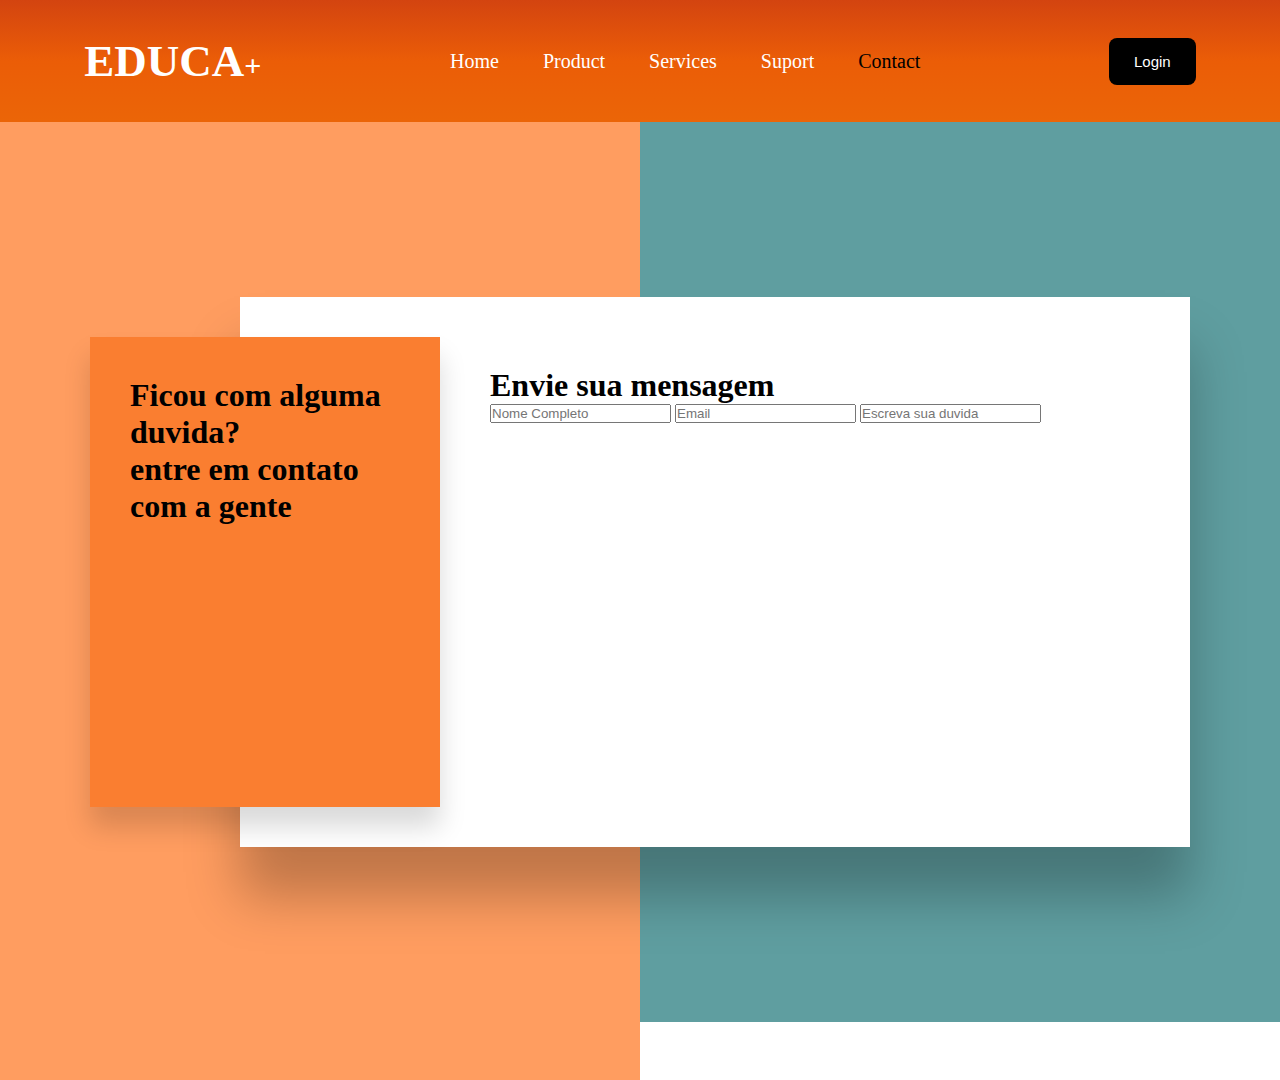
==== src/paginas/contatos.html @ c6f3ac8c "a" ====
<!DOCTYPE html>
<html lang="en">
<head>
    <meta charset="UTF-8">
    <meta name="viewport" content="width=device-width, initial-scale=1.0">
    <title>Contatos Educa+</title>
    <link rel="shortcut icon" href="../imagens/favicon/favicon.ico" type="image/x-icon">
    <link rel="stylesheet" href="../estilo/contatos.css">
</head>
<body>
    <header class="baner">
        <nav class="navbar">
          <a href="../../index.html" class="link-educa">
              <h1 class="logo"><span class="logo-letra">EDUCA</span>+</h1>
          </a>
            <ul>
              <li><a href="home.html">Home</a></li>
              <li><a href="produtos.html">Product</a></li>
              <li><a href="servicos.html">Services</a></li>
              <li><a href="suporte.html">Suport</a></li>
              <li><a href="contatos.html" id="marcado-contato">Contact</a></li>
            </ul>
          <a href="login.html">
              <button type="button" class="nav-button">
                  Login
              </button>
          </a>
        </nav>
      </header>
    <section>
        <div class="container">  
        <div class="pt1">
            <h1>
                Ficou com alguma duvida? <br>
                entre em contato com a gente
            </h1>
        </div>      
        <div class="pt2">
            <h1>
                Envie sua mensagem
            </h1>
            <div class="area-mensagem">
                <form action="" method="post">
                    <input type="text" placeholder="Nome Completo">
                    <input type="text" placeholder="Email">
                    <input type="text" placeholder="Escreva sua duvida">
                </form>
            </div>
        </div>
    </div>
    </section>
</body>
</html>
</html>
---- src/estilo/contatos.css ----
@import url('https://fonts.googleapis.com/css2?family=Berkshire+Swash&display=swap');

:root{

    --cor01:#d34410;
    --cor02:black;
    --cor03:#EB6507;
    --cor04:#EB5D07;
    --cor05:#cc5d0d;

    --fonte-depoimentos:font-family: 'Playfair Display', serif;
    font-family: 'Vollkorn', serif;
}


.logo{
    font-size: 30px;
    color: white;
}

.logo-letra{
    font-size: 45px;
}

.navbar{
    background-image: linear-gradient(to top, var(--cor03), var(--cor04), var(--cor01));
    width: 100%;
    margin: auto;
    padding: 35px 0;
    display: flex;
    align-items: center;
    justify-content: space-around;
    z-index: 10;
    position: relative;
}

.navbar ul li{
    display: inline-block;
    margin: 0 20px;
}

.navbar ul li a{
    text-decoration: none;
    list-style: none;
    color: white;
    font-size: 20px;
    transition: 0.5s;
}

.navbar ul li a:hover{
    color: var(--cor02);
}

 .nav-button{
    color: white;
    font-size: 15px;
    padding: 15px 25px;
    background-color: black;
    border: none;
    border-radius: 8px;
    cursor: pointer;
    transition: all 0.4s ease-in-out 0s;
}

.nav-button:hover{
    color: black;
    background-color: white;
} 

a.link-educa{
    text-decoration: none;
}

#marcado-contato{
    color: var(--cor02);
}









*{
    margin: 0;
    padding: 0;
    box-sizing: border-box;
}

section{
    display: flex;
    justify-content: center;
    align-items: center;
    min-height: 100vh;
    background: cadetblue;
}

section::before
{
    position: absolute;
    content: '';
    top: 0;
    left: 0;
    width: 50%;
    height: 120vh;
    background: #ff9d60;
}

.container{
    position: relative;
    min-width: 1100px;
    min-height: 550px;
    display: flex;
    z-index: 1000;
}

.container .pt1{
    position: absolute;
    top: 40px;
    width: 350px;
    height: calc(100% - 80px);
    background-color: #fa7e30;
    z-index: 1;
    padding: 40px;
    display: flex;
    justify-content: center;
    flex-direction: column;
    justify-content: space-between;
    box-shadow: 0 20px 25px rgba(0,0,0,0.15);
}

.container .pt2{
    position: absolute;
    padding: 70px 50px;
    padding-left: 250px;
    margin-left: 150px;
    width: calc(100% - 150px);
    height: 100%;
    background: white;
    box-shadow: 0 50px 50px rgba(0,0,0,0.25);
}
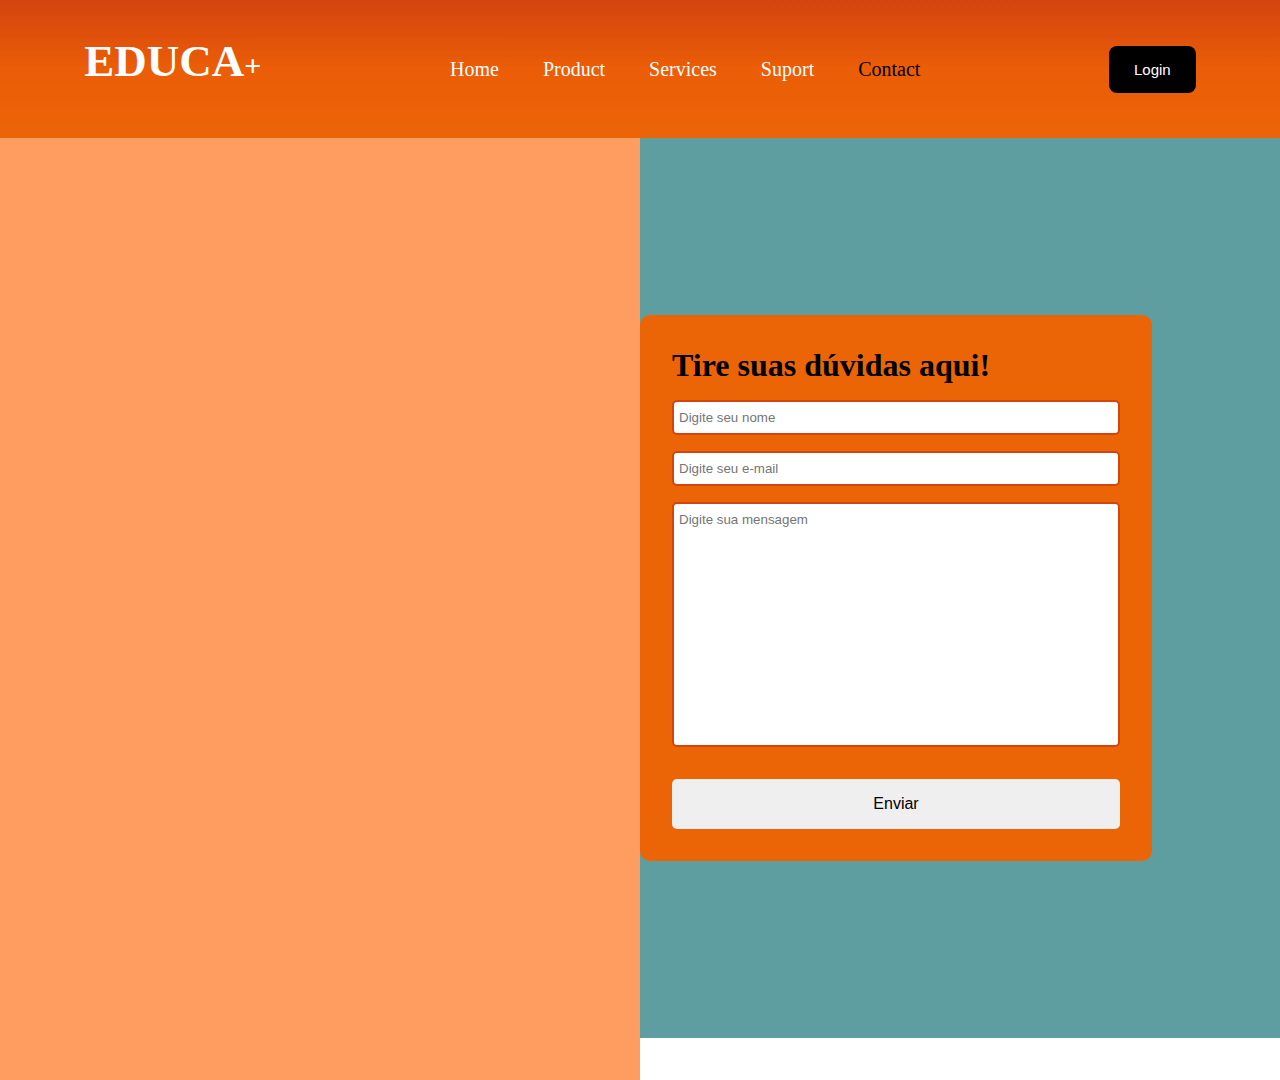
==== commit 54b15db7: "." ====
--- a/src/paginas/contatos.html
+++ b/src/paginas/contatos.html
@@ -28,27 +28,35 @@
         </nav>
       </header>
     <section>
-        <div class="container">  
-        <div class="pt1">
-            <h1>
-                Ficou com alguma duvida? <br>
-                entre em contato com a gente
-            </h1>
-        </div>      
-        <div class="pt2">
-            <h1>
-                Envie sua mensagem
-            </h1>
-            <div class="area-mensagem">
-                <form action="" method="post">
-                    <input type="text" placeholder="Nome Completo">
-                    <input type="text" placeholder="Email">
-                    <input type="text" placeholder="Escreva sua duvida">
-                </form>
+        <div class="left-content" align="left">
+
+            <div class="text">
+                <h1>Localização</h1>
+            <br>
+                <p>Av. 5, 445 - Centro, Rio Claro - SP, 13500-380</p>
+            <br>
+                <h1>Siga-nos</h1>
+                <img src="sns w.png" class="img">
+            <br>
+                <p>© Política de privacidade</p>
             </div>
         </div>
-    </div>
-    </section>
+        <div class="right-content" align="right">
+            <h1>Tire suas dúvidas aqui!</h1>
+            <form>
+                <div>
+                    <input type="text" placeholder="Digite seu nome" class="input">
+                    <span class="span-required"></span>
+                </div>
+                <div>
+                    <input type="text" placeholder="Digite seu e-mail" class="input">
+                    <span class="span-required">Digite um e-mail válido</span>
+                </div>
+                    <textarea class="input" name="descricao" id="descricao" cols="40" rows="15" style="resize: none;" placeholder="Digite sua mensagem"></textarea>
+                <button type="submit">Enviar</button>
+            </form>   
+        </div>
+        </section>
 </body>
 </html>
 </html>--- a/src/estilo/contatos.css
+++ b/src/estilo/contatos.css
@@ -108,36 +108,88 @@
     background: #ff9d60;
 }
 
-.container{
-    position: relative;
-    min-width: 1100px;
-    min-height: 550px;
-    display: flex;
-    z-index: 1000;
+.all-content{
+    width: 100%;
+    height: 100%;
 }
 
-.container .pt1{
-    position: absolute;
-    top: 40px;
-    width: 350px;
-    height: calc(100% - 80px);
-    background-color: #fa7e30;
-    z-index: 1;
-    padding: 40px;
-    display: flex;
-    justify-content: center;
-    flex-direction: column;
-    justify-content: space-between;
-    box-shadow: 0 20px 25px rgba(0,0,0,0.15);
+.left-content{
+    width: 40%;
+    margin-left: 10%;
+    margin-bottom: 3%;
 }
 
-.container .pt2{
-    position: absolute;
-    padding: 70px 50px;
-    padding-left: 250px;
-    margin-left: 150px;
-    width: calc(100% - 150px);
-    height: 100%;
-    background: white;
-    box-shadow: 0 50px 50px rgba(0,0,0,0.25);
-}+
+.right-content{
+    width: 40%;
+    margin-right: 10%;
+    background-color: var(--cor03);
+    padding: 2rem;
+    border-radius: 10px;
+    min-width: 30%;
+    overflow: auto;
+}
+
+h1{
+    margin-bottom: 1rem;
+    text-align: left;
+}
+
+p{
+    text-align: left;
+}
+
+.text{
+    color: white;
+}
+
+.img{
+
+    display: block;
+    margin-right: auto;
+    width: 20%;
+
+}
+
+.right-content form{
+    display: flex;
+    flex-direction: column;
+    gap: 1rem;
+}
+
+.span-required{
+    display: none;
+}
+
+.input{
+    padding: 8px 5px;
+    outline: none;
+    border-radius: 5px;
+    border: 2px solid var(--cor01);
+    width: 100%;
+    box-sizing: border-box;
+    transition: .3s;
+}
+
+textarea{
+    font-family: Arial, Helvetica, sans-serif;
+}
+
+.input:focus{
+    border-color: var(--cor02);
+}
+
+button[type="submit"]{
+    padding: 1rem;
+    font-size: 1rem;
+    outline: none;
+    border: none;
+    border-radius: 5px;
+    margin-top: 1rem;
+    cursor: pointer;
+    transition: .3s;
+}
+
+button[type="submit"]:hover{
+    background-color: var(--cor01);
+}
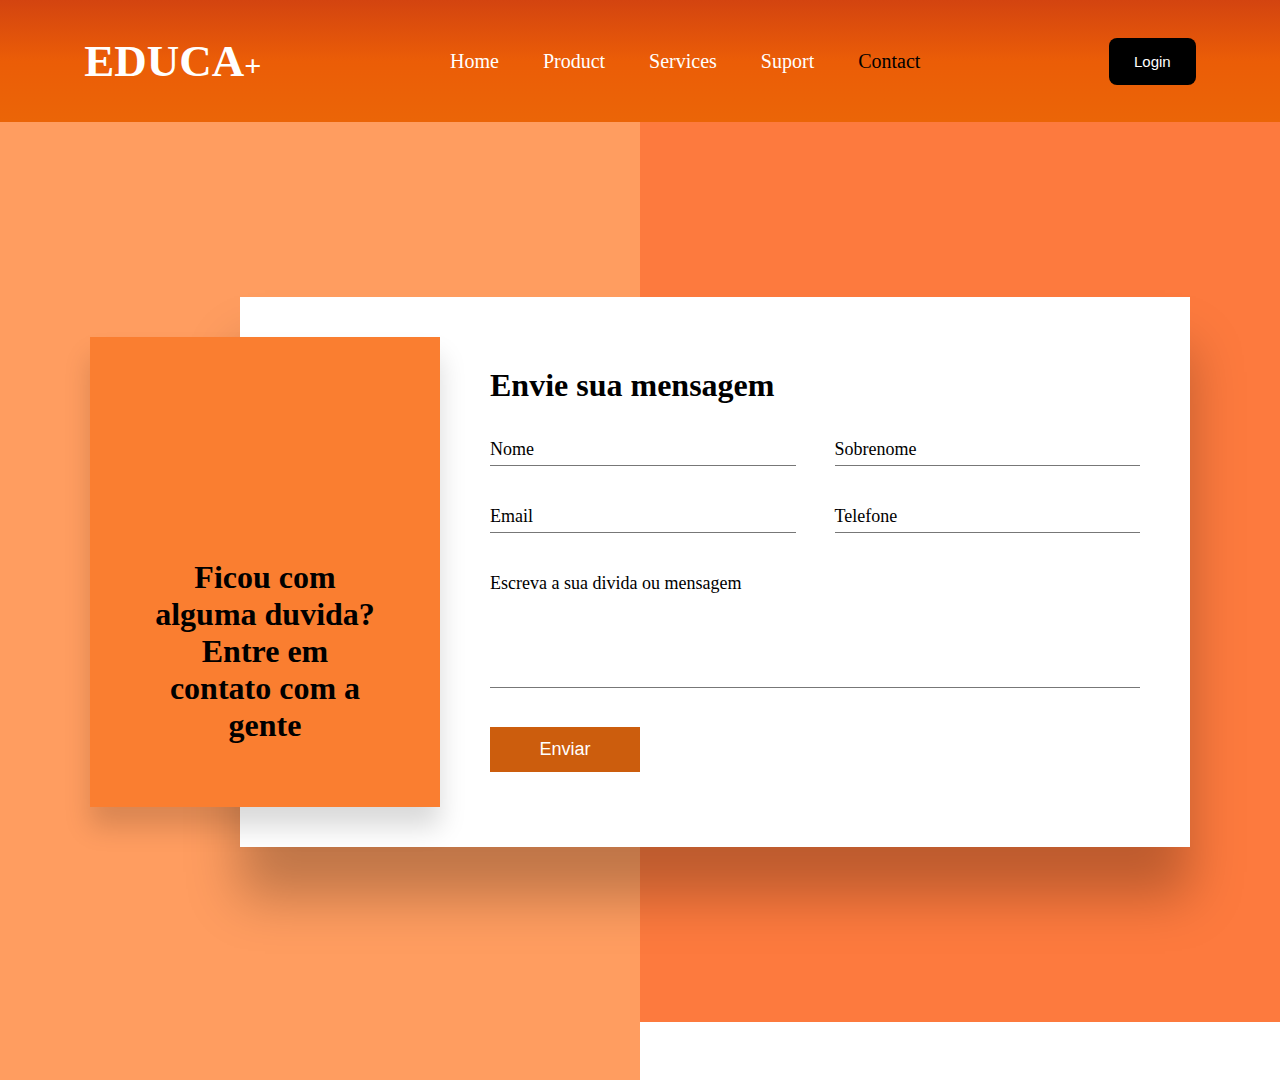
==== commit 87ef249e: "a" ====
--- a/src/paginas/contatos.html
+++ b/src/paginas/contatos.html
@@ -1,62 +1,75 @@
 <!DOCTYPE html>
-<html lang="en">
+<html lang = "en">
 <head>
-    <meta charset="UTF-8">
-    <meta name="viewport" content="width=device-width, initial-scale=1.0">
+    <meta charset = "UTF-8">
+    <meta name    = "viewport" content = "width=device-width, initial-scale=1.0">
     <title>Contatos Educa+</title>
-    <link rel="shortcut icon" href="../imagens/favicon/favicon.ico" type="image/x-icon">
-    <link rel="stylesheet" href="../estilo/contatos.css">
+    <link rel = "shortcut icon" href = "../imagens/favicon/favicon.ico" type = "image/x-icon">
+    <link rel = "stylesheet" href    = "../estilo/contatos.css">
 </head>
 <body>
-    <header class="baner">
-        <nav class="navbar">
-          <a href="../../index.html" class="link-educa">
-              <h1 class="logo"><span class="logo-letra">EDUCA</span>+</h1>
+    <header class = "baner">
+    <nav    class = "navbar">
+    <a      href  = "../../index.html" class = "link-educa">
+    <h1     class = "logo"><span class       = "logo-letra">EDUCA</span>+</h1>
           </a>
             <ul>
-              <li><a href="home.html">Home</a></li>
-              <li><a href="produtos.html">Product</a></li>
-              <li><a href="servicos.html">Services</a></li>
-              <li><a href="suporte.html">Suport</a></li>
-              <li><a href="contatos.html" id="marcado-contato">Contact</a></li>
+              <li><a href = "home.html">Home</a></li>
+              <li><a href = "produtos.html">Product</a></li>
+              <li><a href = "servicos.html">Services</a></li>
+              <li><a href = "suporte.html">Suport</a></li>
+              <li><a href = "contatos.html" id = "marcado-contato">Contact</a></li>
             </ul>
-          <a href="login.html">
-              <button type="button" class="nav-button">
+          <a      href = "login.html">
+          <button type = "button" class = "nav-button">
                   Login
               </button>
           </a>
         </nav>
       </header>
     <section>
-        <div class="left-content" align="left">
-
-            <div class="text">
-                <h1>Localização</h1>
-            <br>
-                <p>Av. 5, 445 - Centro, Rio Claro - SP, 13500-380</p>
-            <br>
-                <h1>Siga-nos</h1>
-                <img src="sns w.png" class="img">
-            <br>
-                <p>© Política de privacidade</p>
+        <div class = "container">
+        <div class = "pt1">
+        <h1  class = "textpt1">
+                Ficou com alguma duvida? <br>
+                Entre em contato com a gente
+            </h1>
+        </div>      
+        <div class = "pt2">
+            <h1>
+                Envie sua mensagem
+            </h1>
+            <form action = "" method = "post">
+            <div  class  = "area-mensagem">
+                
+                    <div   class = "area-input v2">
+                    <input type  = "text" required>
+                        <span>Nome</span>
+                    </div>
+                    <div   class = "area-input v2">
+                    <input type  = "text" required>
+                        <span>Sobrenome</span>
+                    </div>
+                    <div   class = "area-input v2">
+                    <input type  = "email" required>
+                        <span>Email</span>
+                    </div>
+                    <div   class = "area-input v2">
+                    <input type  = "text" required>
+                        <span>Telefone</span>
+                    </div>
+                    <div class = "area-input v3">
+                        <textarea required></textarea> <!--text area server como o input só que para uma area de testo maior-->
+                        <span>Escreva a sua divida ou mensagem</span>
+                    </div>
+                    <div   class = "area-input v3">
+                    <input type  = "submit" value = "Enviar">
+                    </div>
             </div>
+        </form>
         </div>
-        <div class="right-content" align="right">
-            <h1>Tire suas dúvidas aqui!</h1>
-            <form>
-                <div>
-                    <input type="text" placeholder="Digite seu nome" class="input">
-                    <span class="span-required"></span>
-                </div>
-                <div>
-                    <input type="text" placeholder="Digite seu e-mail" class="input">
-                    <span class="span-required">Digite um e-mail válido</span>
-                </div>
-                    <textarea class="input" name="descricao" id="descricao" cols="40" rows="15" style="resize: none;" placeholder="Digite sua mensagem"></textarea>
-                <button type="submit">Enviar</button>
-            </form>   
-        </div>
-        </section>
+    </div>
+    </section>
 </body>
 </html>
 </html>--- a/src/estilo/contatos.css
+++ b/src/estilo/contatos.css
@@ -94,7 +94,7 @@
     justify-content: center;
     align-items: center;
     min-height: 100vh;
-    background: cadetblue;
+    background: rgb(253, 122, 62);
 }
 
 section::before
@@ -108,88 +108,117 @@
     background: #ff9d60;
 }
 
-.all-content{
+.container{
+    position: relative;
+    min-width: 1100px;
+    min-height: 550px;
+    display: flex;
+    z-index: 1000;
+}
+
+.container .pt1{
+    position: absolute;
+    top: 40px;
+    width: 350px;
+    height: calc(100% - 80px);
+    background-color: #fa7e30;
+    z-index: 1;
+    padding: 40px;
+    display: flex;
+    justify-content: center;
+    flex-direction: column;
+    justify-content: space-between;
+    box-shadow: 0 20px 25px rgba(0,0,0,0.15);
+}
+
+.container .pt2{
+    position: absolute;
+    padding: 70px 50px;
+    padding-left: 250px;
+    margin-left: 150px;
+    width: calc(100% - 150px);
+    height: 100%;
+    background: white;
+    box-shadow: 0 50px 50px rgba(0,0,0,0.25);
+}
+
+.textpt1{
+   text-align: center;
+   padding: 20px;
+   margin-top: 18vh;
+   font-family: 'Playfair Display', serif;
+}
+
+.pt2 h2{
+    font-size: 24px;
+    font-weight: 500;
+}
+
+.container .pt2 .area-mensagem{
+    position: relative;
+    display: flex;
+    justify-content: space-between;
+    flex-wrap: wrap;
+    padding-top: 30px;
+}
+
+.container .pt2 .area-mensagem .area-input{
+    position: relative;
+    margin-bottom: 35px;
+}
+
+.container .pt2 .area-mensagem .area-input.v2{
+    width: 47%;
+}
+
+.container .pt2 .area-mensagem .area-input.v3{
     width: 100%;
-    height: 100%;
-}
-
-.left-content{
-    width: 40%;
-    margin-left: 10%;
-    margin-bottom: 3%;
-}
-
-
-.right-content{
-    width: 40%;
-    margin-right: 10%;
-    background-color: var(--cor03);
-    padding: 2rem;
-    border-radius: 10px;
-    min-width: 30%;
-    overflow: auto;
-}
-
-h1{
-    margin-bottom: 1rem;
-    text-align: left;
-}
-
-p{
-    text-align: left;
-}
-
-.text{
-    color: white;
-}
-
-.img{
-
-    display: block;
-    margin-right: auto;
-    width: 20%;
-
-}
-
-.right-content form{
-    display: flex;
-    flex-direction: column;
-    gap: 1rem;
-}
-
-.span-required{
-    display: none;
-}
-
-.input{
-    padding: 8px 5px;
+}
+
+.container .pt2 .area-mensagem .area-input input,
+.container .pt2 .area-mensagem .area-input textarea{
+    width: 100%;
+    resize: none;
+    padding: 5px 0;
+    font-size: 18px;
+    border: none;
     outline: none;
-    border-radius: 5px;
-    border: 2px solid var(--cor01);
-    width: 100%;
-    box-sizing: border-box;
-    transition: .3s;
-}
-
-textarea{
-    font-family: Arial, Helvetica, sans-serif;
-}
-
-.input:focus{
-    border-color: var(--cor02);
-}
-
-button[type="submit"]{
-    padding: 1rem;
-    font-size: 1rem;
-    outline: none;
+    color: black;
+    border-bottom: 1px solid #777;
+}
+
+.container .pt2 .area-mensagem .area-input textarea{
+    height: 120px;
+}
+
+.container .pt2 .area-mensagem .area-input span{
+    position: absolute;
+    left: 0;
+    padding: 5px 0;
+    pointer-events: none;
+    font-size: 18px;
+    font-weight: 300;
+    transition: 0.3s;
+}
+
+.container .pt2 .area-mensagem .area-input input:focus ~ span,
+.container .pt2 .area-mensagem .area-input input:valid ~ span,
+.container .pt2 .area-mensagem .area-input textarea:focus ~ span,
+.container .pt2 .area-mensagem .area-input textarea:valid ~ span{
+    transform: translateY(-20px);
+    font-size: 12px;
+    font-weight: 400px;
+    letter-spacing: 1px;
+    font-weight: 500;
+    color: var(--cor01);
+}
+
+.container .pt2 .area-mensagem .area-input input[type="submit"]{
+    position: relative;
+    cursor: pointer;
+    background-color: var(--cor05);
+    color: white;
     border: none;
-    border-radius: 5px;
-    margin-top: 1rem;
-    cursor: pointer;
-    transition: .3s;
-}
-
-button[type="submit"]:hover{
-    background-color: var(--cor01);
-}
+    padding: 12px;
+    max-width: 150px ;
+}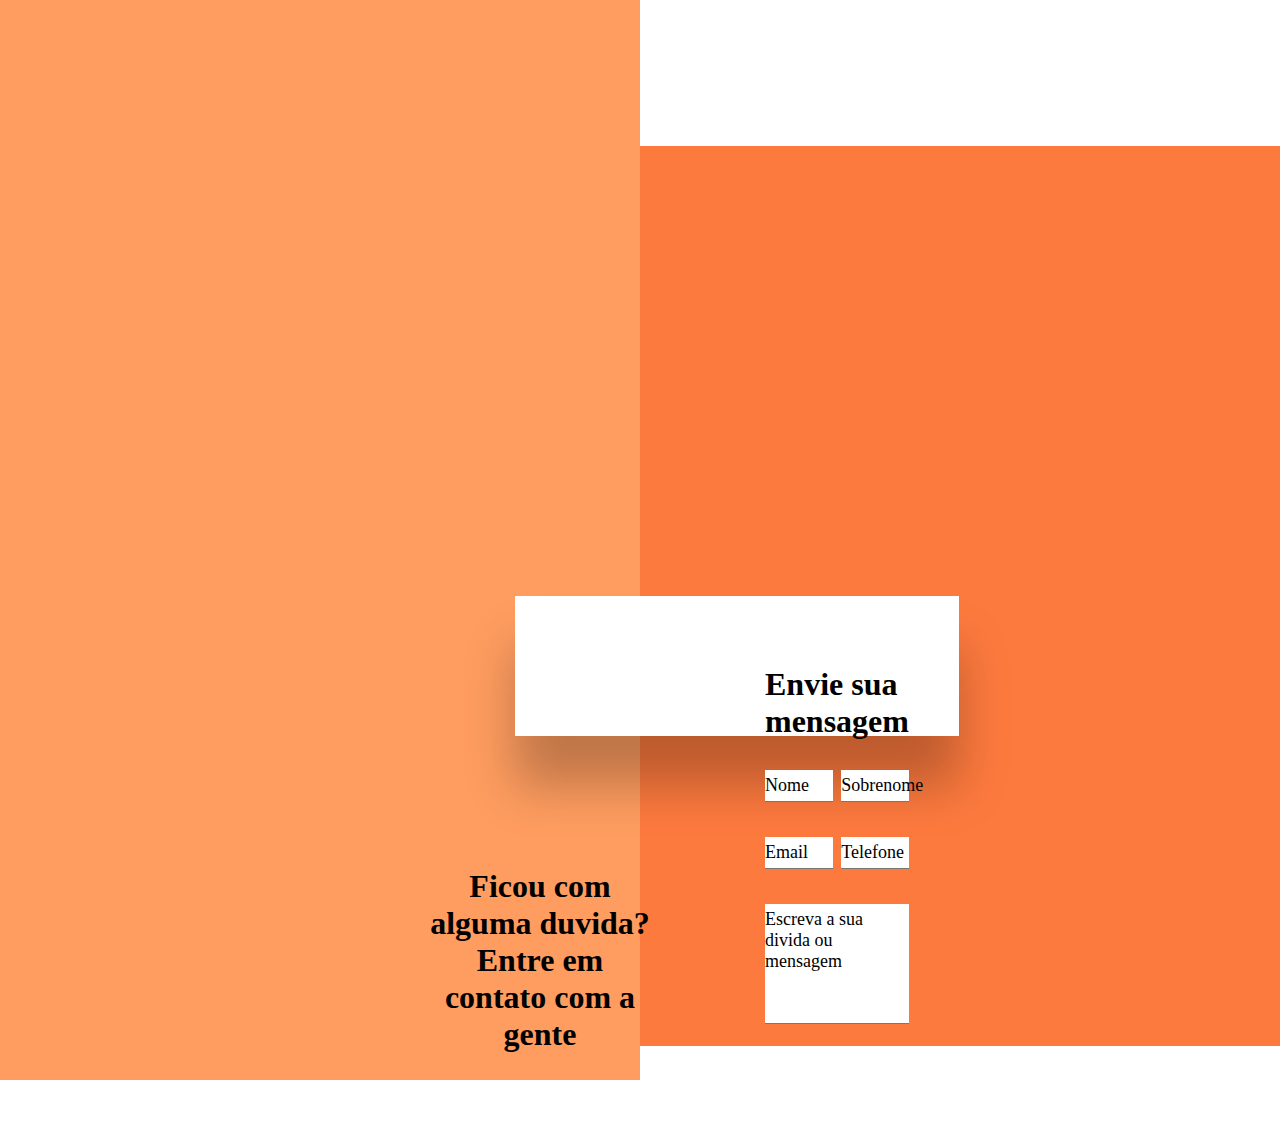
==== commit fa1be321: "Merge branch 'main' of https://github.com/NathaLopesZerbo/projeto-cl" ====
--- a/src/paginas/contatos.html
+++ b/src/paginas/contatos.html
@@ -65,11 +65,9 @@
                     <div   class = "area-input v3">
                     <input type  = "submit" value = "Enviar">
                     </div>
-            </div>
         </form>
         </div>
-    </div>
-    </section>
+        </section>
 </body>
 </html>
 </html>--- a/src/estilo/contatos.css
+++ b/src/estilo/contatos.css
@@ -1,79 +1,4 @@
-@import url('https://fonts.googleapis.com/css2?family=Berkshire+Swash&display=swap');
 
-:root{
-
-    --cor01:#d34410;
-    --cor02:black;
-    --cor03:#EB6507;
-    --cor04:#EB5D07;
-    --cor05:#cc5d0d;
-
-    --fonte-depoimentos:font-family: 'Playfair Display', serif;
-    font-family: 'Vollkorn', serif;
-}
-
-
-.logo{
-    font-size: 30px;
-    color: white;
-}
-
-.logo-letra{
-    font-size: 45px;
-}
-
-.navbar{
-    background-image: linear-gradient(to top, var(--cor03), var(--cor04), var(--cor01));
-    width: 100%;
-    margin: auto;
-    padding: 35px 0;
-    display: flex;
-    align-items: center;
-    justify-content: space-around;
-    z-index: 10;
-    position: relative;
-}
-
-.navbar ul li{
-    display: inline-block;
-    margin: 0 20px;
-}
-
-.navbar ul li a{
-    text-decoration: none;
-    list-style: none;
-    color: white;
-    font-size: 20px;
-    transition: 0.5s;
-}
-
-.navbar ul li a:hover{
-    color: var(--cor02);
-}
-
- .nav-button{
-    color: white;
-    font-size: 15px;
-    padding: 15px 25px;
-    background-color: black;
-    border: none;
-    border-radius: 8px;
-    cursor: pointer;
-    transition: all 0.4s ease-in-out 0s;
-}
-
-.nav-button:hover{
-    color: black;
-    background-color: white;
-} 
-
-a.link-educa{
-    text-decoration: none;
-}
-
-#marcado-contato{
-    color: var(--cor02);
-}
 
 
 
@@ -111,24 +36,23 @@
 .container{
     position: relative;
     min-width: 1100px;
-    min-height: 550px;
+    min-width: 550px;
     display: flex;
-    z-index: 1000;
+    z-index: 1;   
 }
 
 .container .pt1{
     position: absolute;
-    top: 40px;
+    top: 50px;
     width: 350px;
-    height: calc(100% - 80px);
-    background-color: #fa7e30;
+    height: calc(100% -80px);
+    background-color: var(--cor04);
     z-index: 1;
     padding: 40px;
     display: flex;
     justify-content: center;
     flex-direction: column;
     justify-content: space-between;
-    box-shadow: 0 20px 25px rgba(0,0,0,0.15);
 }
 
 .container .pt2{
@@ -136,10 +60,10 @@
     padding: 70px 50px;
     padding-left: 250px;
     margin-left: 150px;
-    width: calc(100% - 150px);
+    width: calc(100% -150px);
     height: 100%;
-    background: white;
-    box-shadow: 0 50px 50px rgba(0,0,0,0.25);
+    background-color: white;
+    box-shadow: 0 50px 50px rgba(0, 0, 0, 0.25);
 }
 
 .textpt1{
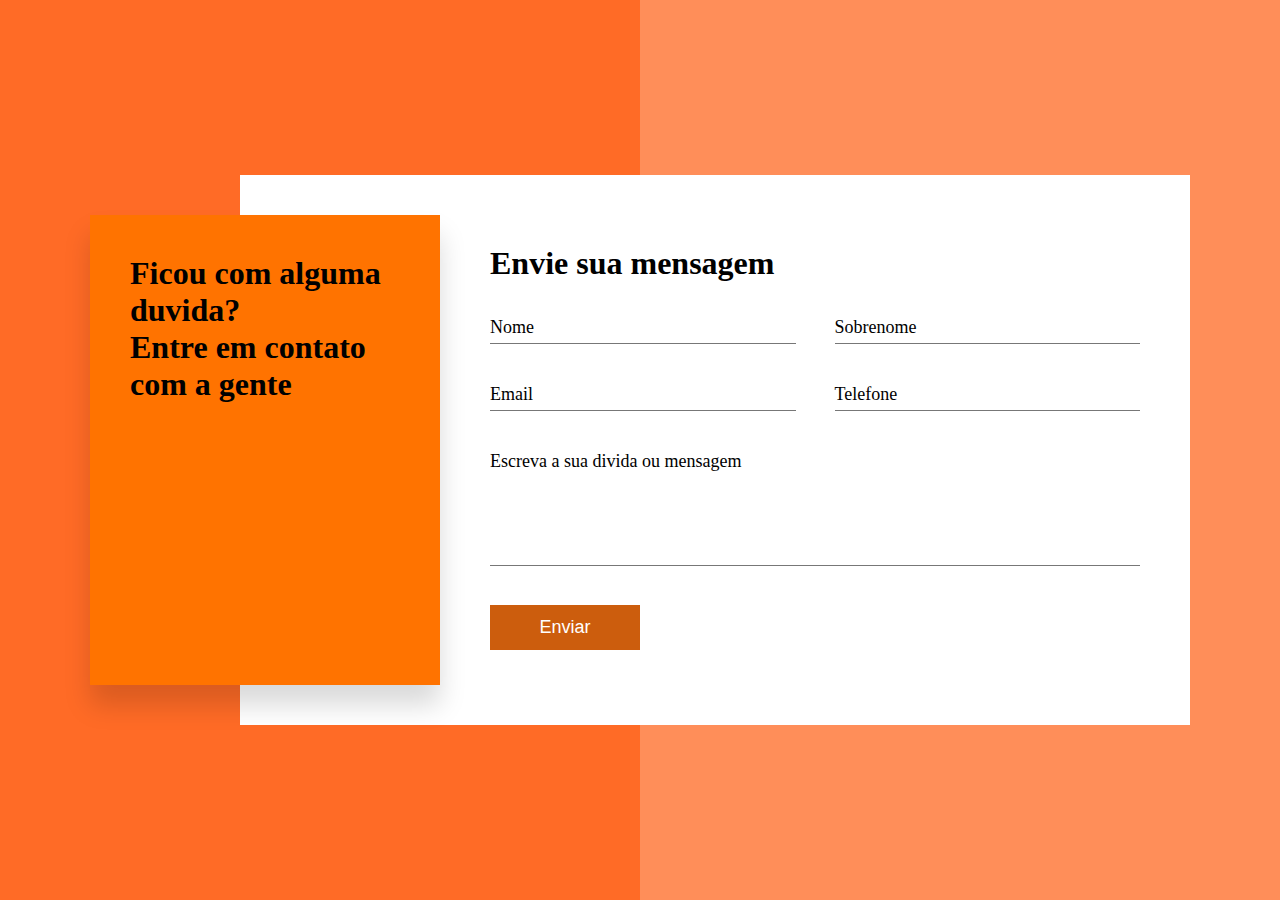
==== commit 8fd58762: "nao mecham" ====
--- a/src/paginas/contatos.html
+++ b/src/paginas/contatos.html
@@ -1,5 +1,5 @@
 <!DOCTYPE html>
-<html lang = "en">
+<html lang = "pt-br">
 <head>
     <meta charset = "UTF-8">
     <meta name    = "viewport" content = "width=device-width, initial-scale=1.0">
@@ -8,25 +8,6 @@
     <link rel = "stylesheet" href    = "../estilo/contatos.css">
 </head>
 <body>
-    <header class = "baner">
-    <nav    class = "navbar">
-    <a      href  = "../../index.html" class = "link-educa">
-    <h1     class = "logo"><span class       = "logo-letra">EDUCA</span>+</h1>
-          </a>
-            <ul>
-              <li><a href = "home.html">Home</a></li>
-              <li><a href = "produtos.html">Product</a></li>
-              <li><a href = "servicos.html">Services</a></li>
-              <li><a href = "suporte.html">Suport</a></li>
-              <li><a href = "contatos.html" id = "marcado-contato">Contact</a></li>
-            </ul>
-          <a      href = "login.html">
-          <button type = "button" class = "nav-button">
-                  Login
-              </button>
-          </a>
-        </nav>
-      </header>
     <section>
         <div class = "container">
         <div class = "pt1">
--- a/src/estilo/contatos.css
+++ b/src/estilo/contatos.css
@@ -1,12 +1,14 @@
+:root{
+
+    --cor01:#d34410;
+    --cor02:black;
+    --cor03:#EB6507;
+    --cor04:#EB5D07;
+    --cor05:#cc5d0d;
+    --box-shadow:0 .5rem 1.5rem rgba(0, 0, 0, 0.247);
 
 
-
-
-
-
-
-
-
+}
 
 *{
     margin: 0;
@@ -19,40 +21,39 @@
     justify-content: center;
     align-items: center;
     min-height: 100vh;
-    background: rgb(253, 122, 62);
+    background: rgb(255, 142, 89);
 }
-
-section::before
-{
+section::before{
+    content: '';
     position: absolute;
-    content: '';
     top: 0;
     left: 0;
     width: 50%;
-    height: 120vh;
-    background: #ff9d60;
+    height: 100%;
+    background: rgb(255, 107, 38);
 }
 
 .container{
     position: relative;
     min-width: 1100px;
-    min-width: 550px;
+    min-height: 550px;
     display: flex;
-    z-index: 1;   
+    z-index: 1000;
 }
 
 .container .pt1{
+    height: calc(100% - 80px);
     position: absolute;
-    top: 50px;
+    top: 40px;
     width: 350px;
-    height: calc(100% -80px);
-    background-color: var(--cor04);
+    background: rgb(255, 115, 0);
     z-index: 1;
     padding: 40px;
     display: flex;
     justify-content: center;
     flex-direction: column;
     justify-content: space-between;
+    box-shadow: 0 20px 25px rgba(0, 0, 0, 0.15);
 }
 
 .container .pt2{
@@ -60,22 +61,9 @@
     padding: 70px 50px;
     padding-left: 250px;
     margin-left: 150px;
-    width: calc(100% -150px);
+    width: calc(100% - 150px);
     height: 100%;
-    background-color: white;
-    box-shadow: 0 50px 50px rgba(0, 0, 0, 0.25);
-}
-
-.textpt1{
-   text-align: center;
-   padding: 20px;
-   margin-top: 18vh;
-   font-family: 'Playfair Display', serif;
-}
-
-.pt2 h2{
-    font-size: 24px;
-    font-weight: 500;
+    background: rgb(255, 255, 255);
 }
 
 .container .pt2 .area-mensagem{
@@ -85,36 +73,31 @@
     flex-wrap: wrap;
     padding-top: 30px;
 }
-
 .container .pt2 .area-mensagem .area-input{
     position: relative;
     margin-bottom: 35px;
 }
-
 .container .pt2 .area-mensagem .area-input.v2{
     width: 47%;
 }
-
 .container .pt2 .area-mensagem .area-input.v3{
     width: 100%;
 }
-
 .container .pt2 .area-mensagem .area-input input,
 .container .pt2 .area-mensagem .area-input textarea{
     width: 100%;
     resize: none;
     padding: 5px 0;
     font-size: 18px;
+    font-weight: 300;
     border: none;
     outline: none;
     color: black;
     border-bottom: 1px solid #777;
 }
-
 .container .pt2 .area-mensagem .area-input textarea{
     height: 120px;
 }
-
 .container .pt2 .area-mensagem .area-input span{
     position: absolute;
     left: 0;
@@ -124,7 +107,6 @@
     font-weight: 300;
     transition: 0.3s;
 }
-
 .container .pt2 .area-mensagem .area-input input:focus ~ span,
 .container .pt2 .area-mensagem .area-input input:valid ~ span,
 .container .pt2 .area-mensagem .area-input textarea:focus ~ span,
@@ -136,13 +118,18 @@
     font-weight: 500;
     color: var(--cor01);
 }
-
 .container .pt2 .area-mensagem .area-input input[type="submit"]{
     position: relative;
     cursor: pointer;
     background-color: var(--cor05);
-    color: white;
+    color: rgb(255, 255, 255);
     border: none;
     padding: 12px;
     max-width: 150px ;
-}+    padding: 12PX;
+    transition: 0.4s;
+}
+
+.container .pt2 .area-mensagem .area-input input[type="submit"]:hover{
+    background: var(--cor03);
+}
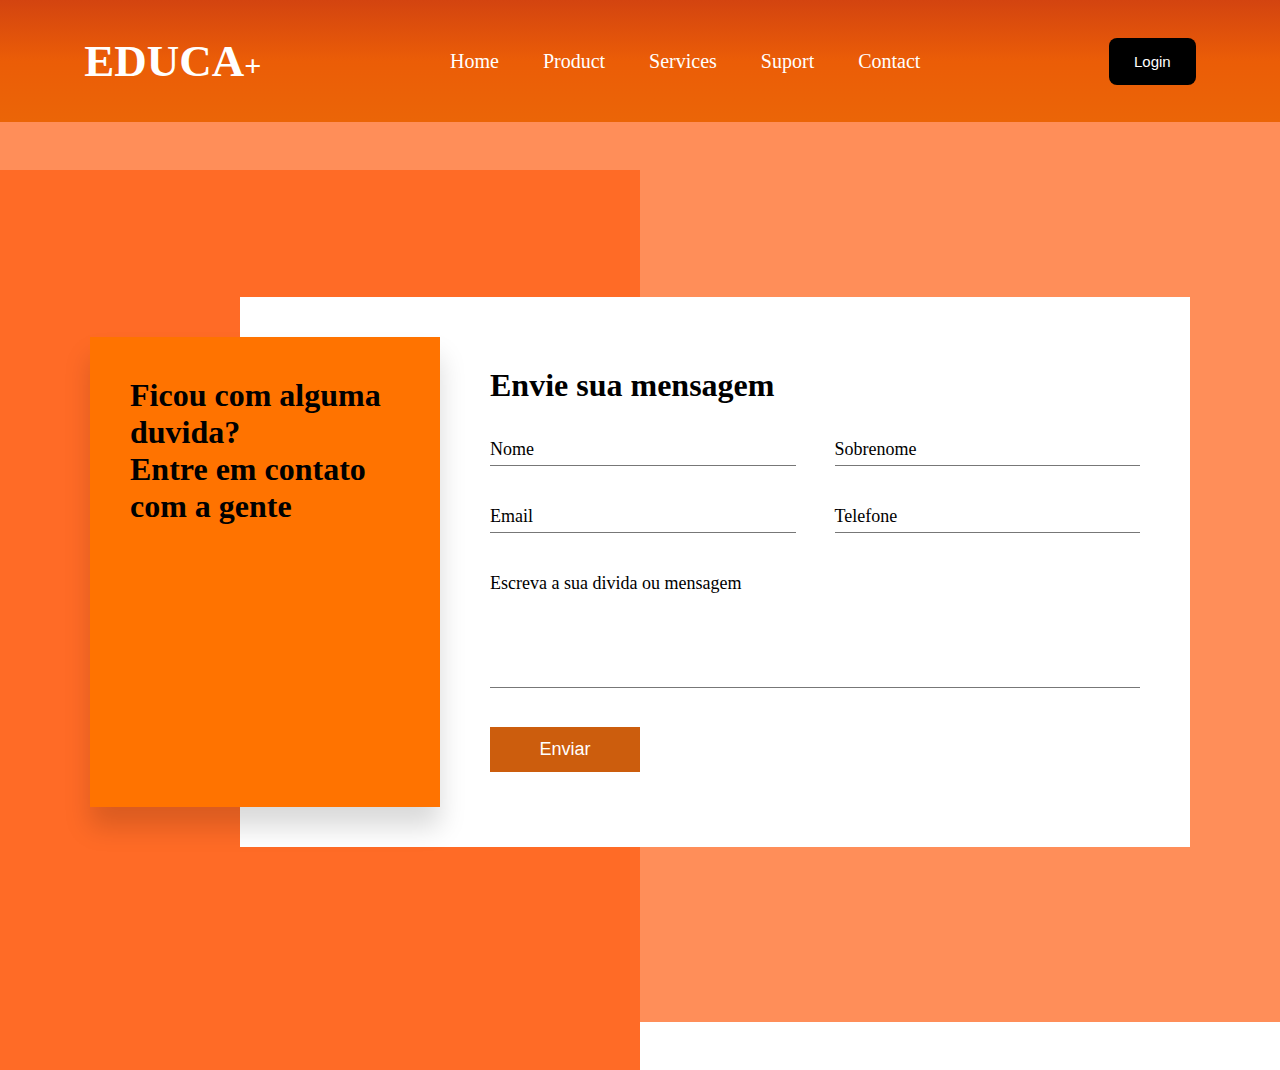
==== commit ca574595: "completo" ====
--- a/src/paginas/contatos.html
+++ b/src/paginas/contatos.html
@@ -8,6 +8,27 @@
     <link rel = "stylesheet" href    = "../estilo/contatos.css">
 </head>
 <body>
+
+    <header class="baner">
+        <nav class="navbar">
+          <a href="../../index.html" class="link-educa">
+              <h1 class="logo"><span class="logo-letra">EDUCA</span>+</h1>
+          </a>
+            <ul>
+              <li><a href="home.html" id="marcado-home">Home</a></li>
+              <li><a href="produtos.html">Product</a></li>
+              <li><a href="servicos.html">Services</a></li>
+              <li><a href="suporte.html">Suport</a></li>
+              <li><a href="contatos.html">Contact</a></li>
+            </ul>
+          <a href="login.html">
+              <button type="button" class="nav-button">
+                  Login
+              </button>
+          </a>
+        </nav>
+      </header>
+
     <section>
         <div class = "container">
         <div class = "pt1">
--- a/src/estilo/contatos.css
+++ b/src/estilo/contatos.css
@@ -26,7 +26,7 @@
 section::before{
     content: '';
     position: absolute;
-    top: 0;
+    top: 18.9%;
     left: 0;
     width: 50%;
     height: 100%;
@@ -133,3 +133,77 @@
 .container .pt2 .area-mensagem .area-input input[type="submit"]:hover{
     background: var(--cor03);
 }
+
+
+
+
+
+
+
+
+
+
+
+
+
+
+
+
+
+
+.logo{
+    font-size: 30px;
+    color: white;
+}
+
+.logo-letra{
+    font-size: 45px;
+}
+
+.navbar{
+    background-image: linear-gradient(to top, var(--cor03), var(--cor04), var(--cor01));
+    width: 100%;
+    margin: auto;
+    padding: 35px 0;
+    display: flex;
+    align-items: center;
+    justify-content: space-around;
+    z-index: 10;
+}
+
+.navbar ul li{
+    display: inline-block;
+    margin: 0 20px;
+}
+
+.navbar ul li a{
+    text-decoration: none;
+    list-style: none;
+    color: white;
+    font-size: 20px;
+    transition: 0.5s;
+}
+
+.navbar ul li a:hover{
+    color: var(--cor02);
+}
+
+ .nav-button{
+    color: white;
+    font-size: 15px;
+    padding: 15px 25px;
+    background-color: black;
+    border: none;
+    border-radius: 8px;
+    cursor: pointer;
+    transition: all 0.4s ease-in-out 0s;
+}
+
+.nav-button:hover{
+    color: black;
+    background-color: white;
+} 
+
+a.link-educa{
+    text-decoration: none;
+}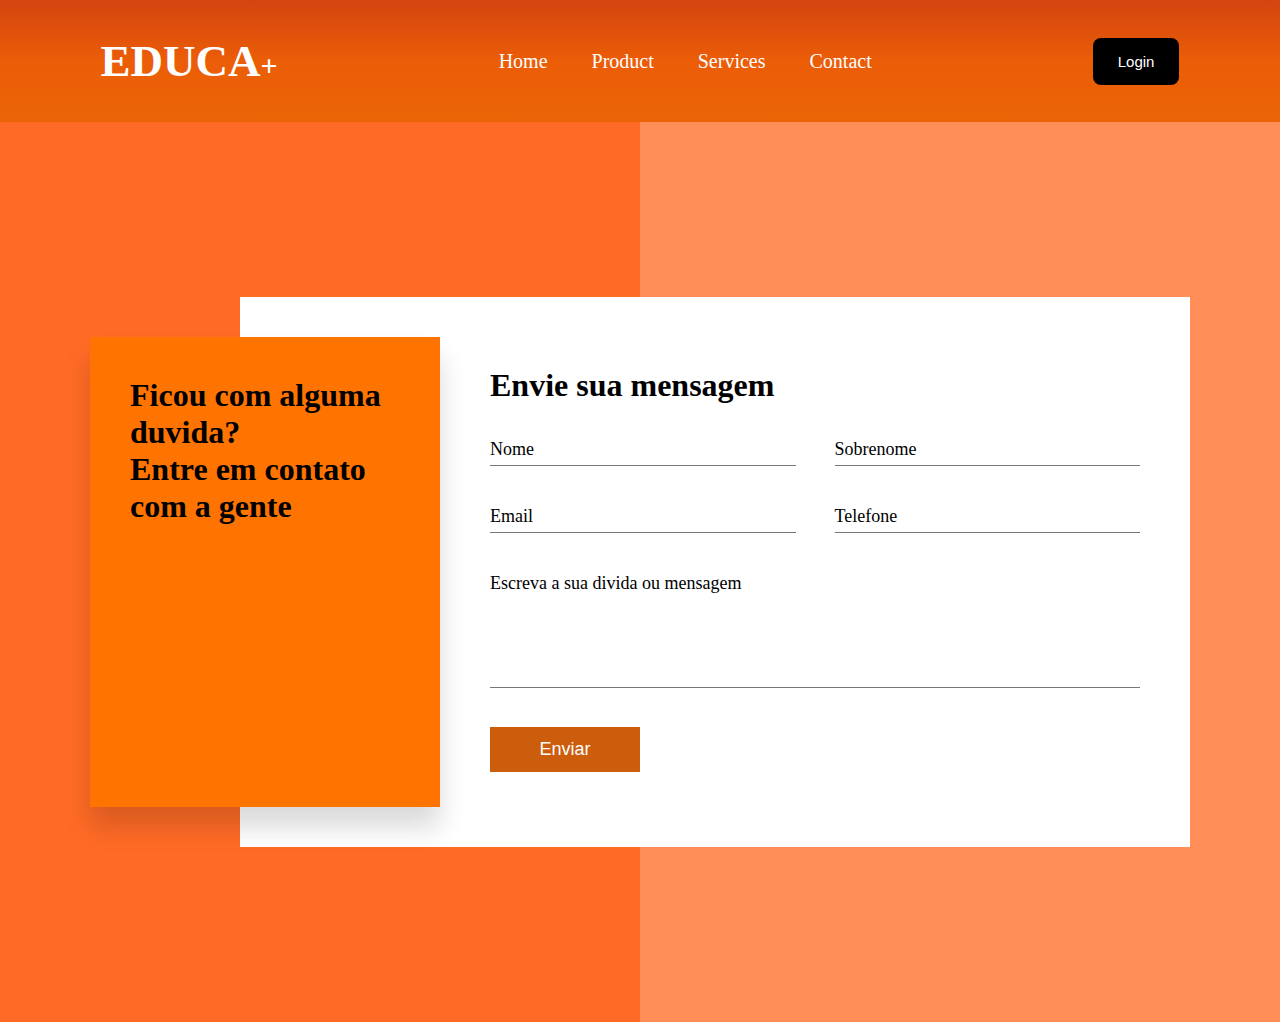
==== commit 3e0647a2: "a" ====
--- a/src/paginas/contatos.html
+++ b/src/paginas/contatos.html
@@ -5,7 +5,7 @@
     <meta name    = "viewport" content = "width=device-width, initial-scale=1.0">
     <title>Contatos Educa+</title>
     <link rel = "shortcut icon" href = "../imagens/favicon/favicon.ico" type = "image/x-icon">
-    <link rel = "stylesheet" href    = "../estilo/contatos.css">
+    <link rel = "stylesheet" href= "../estilo/contatos.css">
 </head>
 <body>
 
@@ -18,7 +18,6 @@
               <li><a href="home.html" id="marcado-home">Home</a></li>
               <li><a href="produtos.html">Product</a></li>
               <li><a href="servicos.html">Services</a></li>
-              <li><a href="suporte.html">Suport</a></li>
               <li><a href="contatos.html">Contact</a></li>
             </ul>
           <a href="login.html">
--- a/src/estilo/contatos.css
+++ b/src/estilo/contatos.css
@@ -26,7 +26,7 @@
 section::before{
     content: '';
     position: absolute;
-    top: 18.9%;
+    top: 7.6rem;
     left: 0;
     width: 50%;
     height: 100%;
